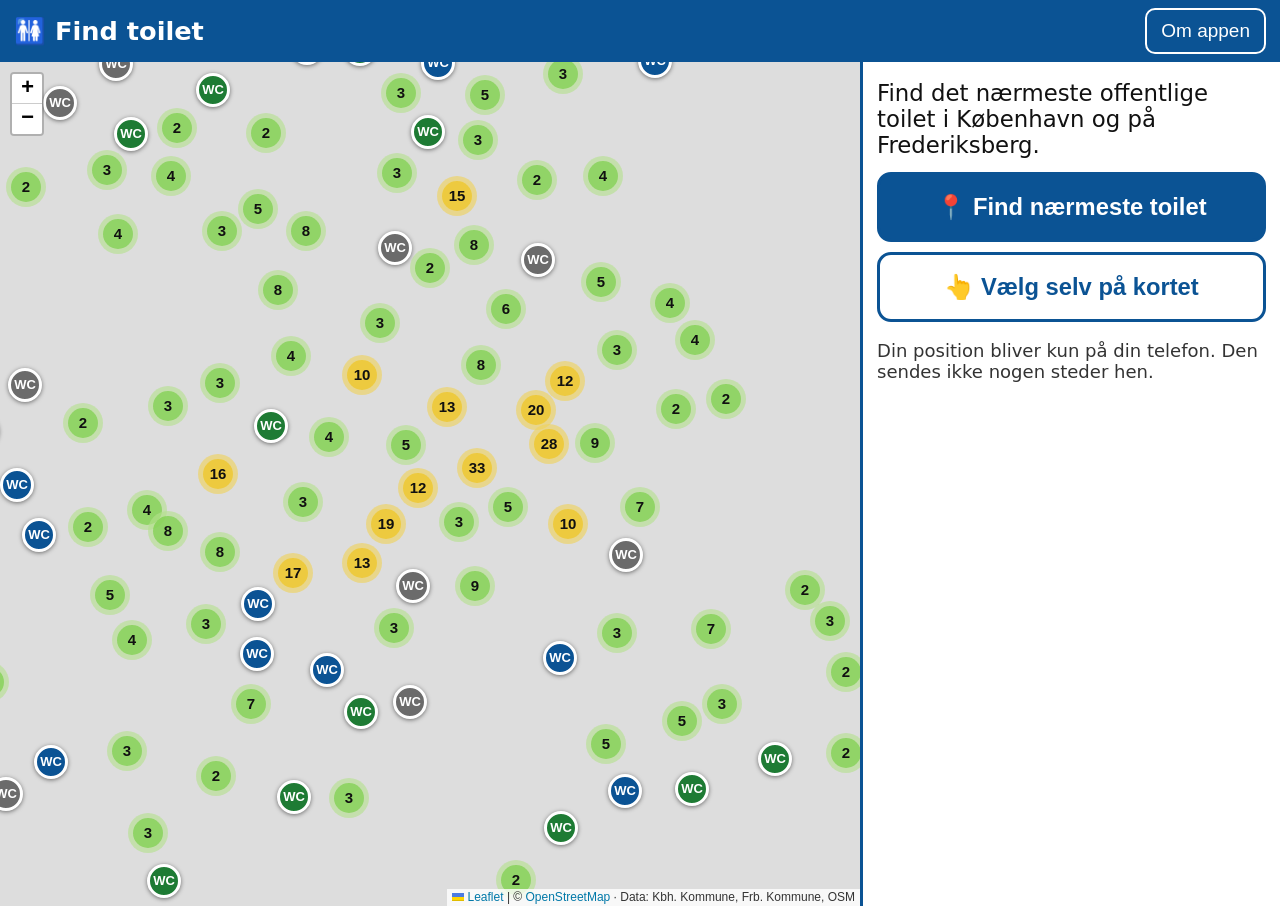
==== index.html @ 1d44a319 "Toiletkort København" ====
<!doctype html>
<html lang="da">
<head>
<meta charset="utf-8">
<meta name="viewport" content="width=device-width, initial-scale=1, viewport-fit=cover">
<title>Find toilet – København og Frederiksberg</title>
<meta name="description" content="Find det nærmeste offentlige toilet i København og på Frederiksberg.">
<meta name="theme-color" content="#0b5394">
<link rel="manifest" href="manifest.webmanifest">
<link rel="icon" href="icons/icon-192.png">
<link rel="apple-touch-icon" href="icons/icon-192.png">
<link rel="stylesheet" href="vendor/leaflet/leaflet.css">
<link rel="stylesheet" href="vendor/markercluster/MarkerCluster.css">
<link rel="stylesheet" href="vendor/markercluster/MarkerCluster.Default.css">
<link rel="stylesheet" href="style.css">
</head>
<body>
<header class="topbar">
  <h1>🚻 Find toilet</h1>
  <button id="btnInfo" class="btn-small" aria-label="Om appen">Om appen</button>
</header>

<main id="main">
  <div id="map" aria-label="Kort over toiletter"></div>
  <div id="mapHint" class="map-hint" hidden></div>

  <section id="panel" class="panel" aria-live="polite">
    <!-- Start -->
    <div id="viewStart" class="view">
      <p class="lead">Find det nærmeste offentlige toilet i København og på Frederiksberg.</p>
      <button id="btnFind" class="btn-big primary">📍 Find nærmeste toilet</button>
      <button id="btnTap" class="btn-big secondary">👆 Vælg selv på kortet</button>
      <p class="small">Din position bliver kun på din telefon. Den sendes ikke nogen steder hen.</p>
    </div>

    <!-- Nærmeste -->
    <div id="viewNear" class="view" hidden>
      <div id="gpsStatus" class="gps-status"></div>
      <div class="filters" role="group" aria-label="Vis kun">
        <button class="chip" data-filter="free" aria-pressed="false">Gratis</button>
        <button class="chip" data-filter="wheelchair" aria-pressed="false">♿ Handicap</button>
        <button class="chip" data-filter="changing" aria-pressed="false">👶 Puslebord</button>
        <button class="chip" data-filter="open" aria-pressed="false">🕒 Åbent nu</button>
      </div>
      <div id="nearestCard"></div>
      <h2 class="h-others" id="othersTitle">Andre muligheder</h2>
      <ol id="othersList" class="others"></ol>
    </div>

    <!-- Vis vej -->
    <div id="viewNav" class="view" hidden>
      <div class="nav-head">
        <div class="arrow-wrap"><div id="navArrow" class="arrow" aria-hidden="true">➤</div></div>
        <div>
          <div id="navDist" class="nav-dist">– m</div>
          <div id="navTime" class="nav-time"></div>
          <div id="navDir" class="nav-dir"></div>
        </div>
      </div>
      <div id="navName" class="nav-name"></div>
      <div id="navNote" class="small"></div>
      <button id="btnRoute" class="btn-big secondary">🗺️ Tegn ruten ad gaderne</button>
      <div class="row2">
        <a id="lnkGoogle" class="btn-big ext" target="_blank" rel="noopener">Google Maps</a>
        <a id="lnkApple" class="btn-big ext" target="_blank" rel="noopener">Apple Kort</a>
      </div>
      <button id="btnStop" class="btn-big ghost">✖ Stop vejvisning</button>
    </div>
  </section>
</main>

<dialog id="dlg">
  <div id="dlgBody"></div>
  <form method="dialog"><button class="btn-big primary" id="dlgOk">OK</button></form>
</dialog>

<script src="vendor/leaflet/leaflet.js"></script>
<script src="vendor/markercluster/leaflet.markercluster.js"></script>
<script src="hours.js"></script>
<script src="data/toiletter.js"></script>
<script src="app.js"></script>
</body>
</html>
---- vendor/leaflet/leaflet.css ----
/* required styles */

.leaflet-pane,
.leaflet-tile,
.leaflet-marker-icon,
.leaflet-marker-shadow,
.leaflet-tile-container,
.leaflet-pane > svg,
.leaflet-pane > canvas,
.leaflet-zoom-box,
.leaflet-image-layer,
.leaflet-layer {
	position: absolute;
	left: 0;
	top: 0;
	}
.leaflet-container {
	overflow: hidden;
	}
.leaflet-tile,
.leaflet-marker-icon,
.leaflet-marker-shadow {
	-webkit-user-select: none;
	   -moz-user-select: none;
	        user-select: none;
	  -webkit-user-drag: none;
	}
/* Prevents IE11 from highlighting tiles in blue */
.leaflet-tile::selection {
	background: transparent;
}
/* Safari renders non-retina tile on retina better with this, but Chrome is worse */
.leaflet-safari .leaflet-tile {
	image-rendering: -webkit-optimize-contrast;
	}
/* hack that prevents hw layers "stretching" when loading new tiles */
.leaflet-safari .leaflet-tile-container {
	width: 1600px;
	height: 1600px;
	-webkit-transform-origin: 0 0;
	}
.leaflet-marker-icon,
.leaflet-marker-shadow {
	display: block;
	}
/* .leaflet-container svg: reset svg max-width decleration shipped in Joomla! (joomla.org) 3.x */
/* .leaflet-container img: map is broken in FF if you have max-width: 100% on tiles */
.leaflet-container .leaflet-overlay-pane svg {
	max-width: none !important;
	max-height: none !important;
	}
.leaflet-container .leaflet-marker-pane img,
.leaflet-container .leaflet-shadow-pane img,
.leaflet-container .leaflet-tile-pane img,
.leaflet-container img.leaflet-image-layer,
.leaflet-container .leaflet-tile {
	max-width: none !important;
	max-height: none !important;
	width: auto;
	padding: 0;
	}

.leaflet-container img.leaflet-tile {
	/* See: https://bugs.chromium.org/p/chromium/issues/detail?id=600120 */
	mix-blend-mode: plus-lighter;
}

.leaflet-container.leaflet-touch-zoom {
	-ms-touch-action: pan-x pan-y;
	touch-action: pan-x pan-y;
	}
.leaflet-container.leaflet-touch-drag {
	-ms-touch-action: pinch-zoom;
	/* Fallback for FF which doesn't support pinch-zoom */
	touch-action: none;
	touch-action: pinch-zoom;
}
.leaflet-container.leaflet-touch-drag.leaflet-touch-zoom {
	-ms-touch-action: none;
	touch-action: none;
}
.leaflet-container {
	-webkit-tap-highlight-color: transparent;
}
.leaflet-container a {
	-webkit-tap-highlight-color: rgba(51, 181, 229, 0.4);
}
.leaflet-tile {
	filter: inherit;
	visibility: hidden;
	}
.leaflet-tile-loaded {
	visibility: inherit;
	}
.leaflet-zoom-box {
	width: 0;
	height: 0;
	-moz-box-sizing: border-box;
	     box-sizing: border-box;
	z-index: 800;
	}
/* workaround for https://bugzilla.mozilla.org/show_bug.cgi?id=888319 */
.leaflet-overlay-pane svg {
	-moz-user-select: none;
	}

.leaflet-pane         { z-index: 400; }

.leaflet-tile-pane    { z-index: 200; }
.leaflet-overlay-pane { z-index: 400; }
.leaflet-shadow-pane  { z-index: 500; }
.leaflet-marker-pane  { z-index: 600; }
.leaflet-tooltip-pane   { z-index: 650; }
.leaflet-popup-pane   { z-index: 700; }

.leaflet-map-pane canvas { z-index: 100; }
.leaflet-map-pane svg    { z-index: 200; }

.leaflet-vml-shape {
	width: 1px;
	height: 1px;
	}
.lvml {
	behavior: url(#default#VML);
	display: inline-block;
	position: absolute;
	}


/* control positioning */

.leaflet-control {
	position: relative;
	z-index: 800;
	pointer-events: visiblePainted; /* IE 9-10 doesn't have auto */
	pointer-events: auto;
	}
.leaflet-top,
.leaflet-bottom {
	position: absolute;
	z-index: 1000;
	pointer-events: none;
	}
.leaflet-top {
	top: 0;
	}
.leaflet-right {
	right: 0;
	}
.leaflet-bottom {
	bottom: 0;
	}
.leaflet-left {
	left: 0;
	}
.leaflet-control {
	float: left;
	clear: both;
	}
.leaflet-right .leaflet-control {
	float: right;
	}
.leaflet-top .leaflet-control {
	margin-top: 10px;
	}
.leaflet-bottom .leaflet-control {
	margin-bottom: 10px;
	}
.leaflet-left .leaflet-control {
	margin-left: 10px;
	}
.leaflet-right .leaflet-control {
	margin-right: 10px;
	}


/* zoom and fade animations */

.leaflet-fade-anim .leaflet-popup {
	opacity: 0;
	-webkit-transition: opacity 0.2s linear;
	   -moz-transition: opacity 0.2s linear;
	        transition: opacity 0.2s linear;
	}
.leaflet-fade-anim .leaflet-map-pane .leaflet-popup {
	opacity: 1;
	}
.leaflet-zoom-animated {
	-webkit-transform-origin: 0 0;
	    -ms-transform-origin: 0 0;
	        transform-origin: 0 0;
	}
svg.leaflet-zoom-animated {
	will-change: transform;
}

.leaflet-zoom-anim .leaflet-zoom-animated {
	-webkit-transition: -webkit-transform 0.25s cubic-bezier(0,0,0.25,1);
	   -moz-transition:    -moz-transform 0.25s cubic-bezier(0,0,0.25,1);
	        transition:         transform 0.25s cubic-bezier(0,0,0.25,1);
	}
.leaflet-zoom-anim .leaflet-tile,
.leaflet-pan-anim .leaflet-tile {
	-webkit-transition: none;
	   -moz-transition: none;
	        transition: none;
	}

.leaflet-zoom-anim .leaflet-zoom-hide {
	visibility: hidden;
	}


/* cursors */

.leaflet-interactive {
	cursor: pointer;
	}
.leaflet-grab {
	cursor: -webkit-grab;
	cursor:    -moz-grab;
	cursor:         grab;
	}
.leaflet-crosshair,
.leaflet-crosshair .leaflet-interactive {
	cursor: crosshair;
	}
.leaflet-popup-pane,
.leaflet-control {
	cursor: auto;
	}
.leaflet-dragging .leaflet-grab,
.leaflet-dragging .leaflet-grab .leaflet-interactive,
.leaflet-dragging .leaflet-marker-draggable {
	cursor: move;
	cursor: -webkit-grabbing;
	cursor:    -moz-grabbing;
	cursor:         grabbing;
	}

/* marker & overlays interactivity */
.leaflet-marker-icon,
.leaflet-marker-shadow,
.leaflet-image-layer,
.leaflet-pane > svg path,
.leaflet-tile-container {
	pointer-events: none;
	}

.leaflet-marker-icon.leaflet-interactive,
.leaflet-image-layer.leaflet-interactive,
.leaflet-pane > svg path.leaflet-interactive,
svg.leaflet-image-layer.leaflet-interactive path {
	pointer-events: visiblePainted; /* IE 9-10 doesn't have auto */
	pointer-events: auto;
	}

/* visual tweaks */

.leaflet-container {
	background: #ddd;
	outline-offset: 1px;
	}
.leaflet-container a {
	color: #0078A8;
	}
.leaflet-zoom-box {
	border: 2px dotted #38f;
	background: rgba(255,255,255,0.5);
	}


/* general typography */
.leaflet-container {
	font-family: "Helvetica Neue", Arial, Helvetica, sans-serif;
	font-size: 12px;
	font-size: 0.75rem;
	line-height: 1.5;
	}


/* general toolbar styles */

.leaflet-bar {
	box-shadow: 0 1px 5px rgba(0,0,0,0.65);
	border-radius: 4px;
	}
.leaflet-bar a {
	background-color: #fff;
	border-bottom: 1px solid #ccc;
	width: 26px;
	height: 26px;
	line-height: 26px;
	display: block;
	text-align: center;
	text-decoration: none;
	color: black;
	}
.leaflet-bar a,
.leaflet-control-layers-toggle {
	background-position: 50% 50%;
	background-repeat: no-repeat;
	display: block;
	}
.leaflet-bar a:hover,
.leaflet-bar a:focus {
	background-color: #f4f4f4;
	}
.leaflet-bar a:first-child {
	border-top-left-radius: 4px;
	border-top-right-radius: 4px;
	}
.leaflet-bar a:last-child {
	border-bottom-left-radius: 4px;
	border-bottom-right-radius: 4px;
	border-bottom: none;
	}
.leaflet-bar a.leaflet-disabled {
	cursor: default;
	background-color: #f4f4f4;
	color: #bbb;
	}

.leaflet-touch .leaflet-bar a {
	width: 30px;
	height: 30px;
	line-height: 30px;
	}
.leaflet-touch .leaflet-bar a:first-child {
	border-top-left-radius: 2px;
	border-top-right-radius: 2px;
	}
.leaflet-touch .leaflet-bar a:last-child {
	border-bottom-left-radius: 2px;
	border-bottom-right-radius: 2px;
	}

/* zoom control */

.leaflet-control-zoom-in,
.leaflet-control-zoom-out {
	font: bold 18px 'Lucida Console', Monaco, monospace;
	text-indent: 1px;
	}

.leaflet-touch .leaflet-control-zoom-in, .leaflet-touch .leaflet-control-zoom-out  {
	font-size: 22px;
	}


/* layers control */

.leaflet-control-layers {
	box-shadow: 0 1px 5px rgba(0,0,0,0.4);
	background: #fff;
	border-radius: 5px;
	}
.leaflet-control-layers-toggle {
	background-image: url(images/layers.png);
	width: 36px;
	height: 36px;
	}
.leaflet-retina .leaflet-control-layers-toggle {
	background-image: url(images/layers-2x.png);
	background-size: 26px 26px;
	}
.leaflet-touch .leaflet-control-layers-toggle {
	width: 44px;
	height: 44px;
	}
.leaflet-control-layers .leaflet-control-layers-list,
.leaflet-control-layers-expanded .leaflet-control-layers-toggle {
	display: none;
	}
.leaflet-control-layers-expanded .leaflet-control-layers-list {
	display: block;
	position: relative;
	}
.leaflet-control-layers-expanded {
	padding: 6px 10px 6px 6px;
	color: #333;
	background: #fff;
	}
.leaflet-control-layers-scrollbar {
	overflow-y: scroll;
	overflow-x: hidden;
	padding-right: 5px;
	}
.leaflet-control-layers-selector {
	margin-top: 2px;
	position: relative;
	top: 1px;
	}
.leaflet-control-layers label {
	display: block;
	font-size: 13px;
	font-size: 1.08333em;
	}
.leaflet-control-layers-separator {
	height: 0;
	border-top: 1px solid #ddd;
	margin: 5px -10px 5px -6px;
	}

/* Default icon URLs */
.leaflet-default-icon-path { /* used only in path-guessing heuristic, see L.Icon.Default */
	background-image: url(images/marker-icon.png);
	}


/* attribution and scale controls */

.leaflet-container .leaflet-control-attribution {
	background: #fff;
	background: rgba(255, 255, 255, 0.8);
	margin: 0;
	}
.leaflet-control-attribution,
.leaflet-control-scale-line {
	padding: 0 5px;
	color: #333;
	line-height: 1.4;
	}
.leaflet-control-attribution a {
	text-decoration: none;
	}
.leaflet-control-attribution a:hover,
.leaflet-control-attribution a:focus {
	text-decoration: underline;
	}
.leaflet-attribution-flag {
	display: inline !important;
	vertical-align: baseline !important;
	width: 1em;
	height: 0.6669em;
	}
.leaflet-left .leaflet-control-scale {
	margin-left: 5px;
	}
.leaflet-bottom .leaflet-control-scale {
	margin-bottom: 5px;
	}
.leaflet-control-scale-line {
	border: 2px solid #777;
	border-top: none;
	line-height: 1.1;
	padding: 2px 5px 1px;
	white-space: nowrap;
	-moz-box-sizing: border-box;
	     box-sizing: border-box;
	background: rgba(255, 255, 255, 0.8);
	text-shadow: 1px 1px #fff;
	}
.leaflet-control-scale-line:not(:first-child) {
	border-top: 2px solid #777;
	border-bottom: none;
	margin-top: -2px;
	}
.leaflet-control-scale-line:not(:first-child):not(:last-child) {
	border-bottom: 2px solid #777;
	}

.leaflet-touch .leaflet-control-attribution,
.leaflet-touch .leaflet-control-layers,
.leaflet-touch .leaflet-bar {
	box-shadow: none;
	}
.leaflet-touch .leaflet-control-layers,
.leaflet-touch .leaflet-bar {
	border: 2px solid rgba(0,0,0,0.2);
	background-clip: padding-box;
	}


/* popup */

.leaflet-popup {
	position: absolute;
	text-align: center;
	margin-bottom: 20px;
	}
.leaflet-popup-content-wrapper {
	padding: 1px;
	text-align: left;
	border-radius: 12px;
	}
.leaflet-popup-content {
	margin: 13px 24px 13px 20px;
	line-height: 1.3;
	font-size: 13px;
	font-size: 1.08333em;
	min-height: 1px;
	}
.leaflet-popup-content p {
	margin: 17px 0;
	margin: 1.3em 0;
	}
.leaflet-popup-tip-container {
	width: 40px;
	height: 20px;
	position: absolute;
	left: 50%;
	margin-top: -1px;
	margin-left: -20px;
	overflow: hidden;
	pointer-events: none;
	}
.leaflet-popup-tip {
	width: 17px;
	height: 17px;
	padding: 1px;

	margin: -10px auto 0;
	pointer-events: auto;

	-webkit-transform: rotate(45deg);
	   -moz-transform: rotate(45deg);
	    -ms-transform: rotate(45deg);
	        transform: rotate(45deg);
	}
.leaflet-popup-content-wrapper,
.leaflet-popup-tip {
	background: white;
	color: #333;
	box-shadow: 0 3px 14px rgba(0,0,0,0.4);
	}
.leaflet-container a.leaflet-popup-close-button {
	position: absolute;
	top: 0;
	right: 0;
	border: none;
	text-align: center;
	width: 24px;
	height: 24px;
	font: 16px/24px Tahoma, Verdana, sans-serif;
	color: #757575;
	text-decoration: none;
	background: transparent;
	}
.leaflet-container a.leaflet-popup-close-button:hover,
.leaflet-container a.leaflet-popup-close-button:focus {
	color: #585858;
	}
.leaflet-popup-scrolled {
	overflow: auto;
	}

.leaflet-oldie .leaflet-popup-content-wrapper {
	-ms-zoom: 1;
	}
.leaflet-oldie .leaflet-popup-tip {
	width: 24px;
	margin: 0 auto;

	-ms-filter: "progid:DXImageTransform.Microsoft.Matrix(M11=0.70710678, M12=0.70710678, M21=-0.70710678, M22=0.70710678)";
	filter: progid:DXImageTransform.Microsoft.Matrix(M11=0.70710678, M12=0.70710678, M21=-0.70710678, M22=0.70710678);
	}

.leaflet-oldie .leaflet-control-zoom,
.leaflet-oldie .leaflet-control-layers,
.leaflet-oldie .leaflet-popup-content-wrapper,
.leaflet-oldie .leaflet-popup-tip {
	border: 1px solid #999;
	}


/* div icon */

.leaflet-div-icon {
	background: #fff;
	border: 1px solid #666;
	}


/* Tooltip */
/* Base styles for the element that has a tooltip */
.leaflet-tooltip {
	position: absolute;
	padding: 6px;
	background-color: #fff;
	border: 1px solid #fff;
	border-radius: 3px;
	color: #222;
	white-space: nowrap;
	-webkit-user-select: none;
	-moz-user-select: none;
	-ms-user-select: none;
	user-select: none;
	pointer-events: none;
	box-shadow: 0 1px 3px rgba(0,0,0,0.4);
	}
.leaflet-tooltip.leaflet-interactive {
	cursor: pointer;
	pointer-events: auto;
	}
.leaflet-tooltip-top:before,
.leaflet-tooltip-bottom:before,
.leaflet-tooltip-left:before,
.leaflet-tooltip-right:before {
	position: absolute;
	pointer-events: none;
	border: 6px solid transparent;
	background: transparent;
	content: "";
	}

/* Directions */

.leaflet-tooltip-bottom {
	margin-top: 6px;
}
.leaflet-tooltip-top {
	margin-top: -6px;
}
.leaflet-tooltip-bottom:before,
.leaflet-tooltip-top:before {
	left: 50%;
	margin-left: -6px;
	}
.leaflet-tooltip-top:before {
	bottom: 0;
	margin-bottom: -12px;
	border-top-color: #fff;
	}
.leaflet-tooltip-bottom:before {
	top: 0;
	margin-top: -12px;
	margin-left: -6px;
	border-bottom-color: #fff;
	}
.leaflet-tooltip-left {
	margin-left: -6px;
}
.leaflet-tooltip-right {
	margin-left: 6px;
}
.leaflet-tooltip-left:before,
.leaflet-tooltip-right:before {
	top: 50%;
	margin-top: -6px;
	}
.leaflet-tooltip-left:before {
	right: 0;
	margin-right: -12px;
	border-left-color: #fff;
	}
.leaflet-tooltip-right:before {
	left: 0;
	margin-left: -12px;
	border-right-color: #fff;
	}

/* Printing */

@media print {
	/* Prevent printers from removing background-images of controls. */
	.leaflet-control {
		-webkit-print-color-adjust: exact;
		print-color-adjust: exact;
		}
	}
---- vendor/markercluster/MarkerCluster.css ----
.leaflet-cluster-anim .leaflet-marker-icon, .leaflet-cluster-anim .leaflet-marker-shadow {
	-webkit-transition: -webkit-transform 0.3s ease-out, opacity 0.3s ease-in;
	-moz-transition: -moz-transform 0.3s ease-out, opacity 0.3s ease-in;
	-o-transition: -o-transform 0.3s ease-out, opacity 0.3s ease-in;
	transition: transform 0.3s ease-out, opacity 0.3s ease-in;
}

.leaflet-cluster-spider-leg {
	/* stroke-dashoffset (duration and function) should match with leaflet-marker-icon transform in order to track it exactly */
	-webkit-transition: -webkit-stroke-dashoffset 0.3s ease-out, -webkit-stroke-opacity 0.3s ease-in;
	-moz-transition: -moz-stroke-dashoffset 0.3s ease-out, -moz-stroke-opacity 0.3s ease-in;
	-o-transition: -o-stroke-dashoffset 0.3s ease-out, -o-stroke-opacity 0.3s ease-in;
	transition: stroke-dashoffset 0.3s ease-out, stroke-opacity 0.3s ease-in;
}
---- vendor/markercluster/MarkerCluster.Default.css ----
.marker-cluster-small {
	background-color: rgba(181, 226, 140, 0.6);
	}
.marker-cluster-small div {
	background-color: rgba(110, 204, 57, 0.6);
	}

.marker-cluster-medium {
	background-color: rgba(241, 211, 87, 0.6);
	}
.marker-cluster-medium div {
	background-color: rgba(240, 194, 12, 0.6);
	}

.marker-cluster-large {
	background-color: rgba(253, 156, 115, 0.6);
	}
.marker-cluster-large div {
	background-color: rgba(241, 128, 23, 0.6);
	}

	/* IE 6-8 fallback colors */
.leaflet-oldie .marker-cluster-small {
	background-color: rgb(181, 226, 140);
	}
.leaflet-oldie .marker-cluster-small div {
	background-color: rgb(110, 204, 57);
	}

.leaflet-oldie .marker-cluster-medium {
	background-color: rgb(241, 211, 87);
	}
.leaflet-oldie .marker-cluster-medium div {
	background-color: rgb(240, 194, 12);
	}

.leaflet-oldie .marker-cluster-large {
	background-color: rgb(253, 156, 115);
	}
.leaflet-oldie .marker-cluster-large div {
	background-color: rgb(241, 128, 23);
}

.marker-cluster {
	background-clip: padding-box;
	border-radius: 20px;
	}
.marker-cluster div {
	width: 30px;
	height: 30px;
	margin-left: 5px;
	margin-top: 5px;

	text-align: center;
	border-radius: 15px;
	font: 12px "Helvetica Neue", Arial, Helvetica, sans-serif;
	}
.marker-cluster span {
	line-height: 30px;
	}
---- style.css ----
:root{--blue:#0b5394;--green:#1e7b34;--grey:#6b6b6b;--bg:#fff;--fg:#111;--line:#d0d7de;font-size:19px}
[hidden]{display:none!important}
*{box-sizing:border-box}
html,body{margin:0;height:100%;font-family:system-ui,-apple-system,"Segoe UI",Roboto,sans-serif;color:var(--fg);background:var(--bg)}
.topbar{display:flex;align-items:center;justify-content:space-between;padding:8px 14px;background:var(--blue);color:#fff;padding-top:max(8px,env(safe-area-inset-top))}
.topbar h1{font-size:1.35rem;margin:0}
.btn-small{font-size:1rem;padding:10px 14px;border-radius:10px;border:2px solid #fff;background:transparent;color:#fff}
main{display:flex;flex-direction:column;height:calc(100% - 56px)}
#map{flex:0 0 42%;min-height:220px}
.panel{flex:1;overflow-y:auto;padding:14px 14px max(18px,env(safe-area-inset-bottom));border-top:3px solid var(--blue)}
.lead{font-size:1.2rem;margin:4px 0 14px}
.small{font-size:.95rem;color:#333}
.btn-big{display:block;width:100%;font-size:1.25rem;font-weight:700;padding:18px;margin:10px 0;border-radius:14px;border:3px solid var(--blue);text-align:center;text-decoration:none;cursor:pointer;min-height:64px}
.primary{background:var(--blue);color:#fff}
.secondary{background:#fff;color:var(--blue)}
.ghost{background:#f3f3f3;color:#222;border-color:#999}
.ext{background:#fff;color:#111;border-color:#444;font-size:1.1rem}
.row2{display:flex;gap:10px}.row2 .btn-big{flex:1}
.filters{display:flex;flex-wrap:wrap;gap:8px;margin:6px 0 12px}
.chip{font-size:1.05rem;padding:12px 14px;border-radius:30px;border:2px solid var(--blue);background:#fff;color:var(--blue);min-height:48px}
.chip[aria-pressed="true"]{background:var(--blue);color:#fff}
.gps-status{font-size:.95rem;color:#333;margin-bottom:4px}
.card{border:3px solid var(--green);border-radius:16px;padding:14px;background:#f2faf3}
.card .label{font-size:1rem;font-weight:700;color:var(--green);text-transform:uppercase;letter-spacing:.03em}
.card .name{font-size:1.4rem;font-weight:800;margin:4px 0}
.card .dist{font-size:1.3rem;font-weight:700}
.badges{display:flex;flex-wrap:wrap;gap:6px;margin:8px 0}
.badge{font-size:.95rem;padding:4px 10px;border-radius:8px;background:#e8eef5;color:#123}
.badge.open{background:#d7f0dc;color:#0d4d1d}.badge.closed{background:#f6dcdc;color:#7a1010}.badge.unknown{background:#eee;color:#444}
.h-others{font-size:1.15rem;margin:18px 0 6px}
.others{list-style:none;padding:0;margin:0}
.others li button{width:100%;text-align:left;font-size:1.1rem;padding:14px;margin:6px 0;border-radius:12px;border:2px solid var(--line);background:#fff;color:#111;min-height:60px}
.others .o-name{font-weight:700;display:block}
.others .o-meta{color:#333;font-size:1rem}
.empty{font-size:1.1rem;padding:12px;background:#fff6dc;border-radius:12px}
.map-hint{position:absolute;top:66px;left:10px;right:10px;z-index:1000;background:#fff6dc;border:2px solid #b78a00;border-radius:12px;padding:12px;font-size:1.1rem;font-weight:700;text-align:center}
.nav-head{display:flex;gap:16px;align-items:center}
.arrow-wrap{width:110px;height:110px;border-radius:50%;background:var(--blue);display:flex;align-items:center;justify-content:center;flex:0 0 110px}
.arrow{font-size:64px;color:#fff;transform:rotate(-90deg);transition:transform .4s;line-height:1}
.nav-dist{font-size:2.2rem;font-weight:800}
.nav-time{font-size:1.25rem;font-weight:700}
.nav-dir{font-size:1.05rem}
.nav-name{font-size:1.2rem;font-weight:700;margin:10px 0 2px}
.arrived{font-size:1.6rem;font-weight:800;color:var(--green)}
/* Markører */
.wc-icon{background:var(--blue);color:#fff;border:3px solid #fff;border-radius:50%;width:34px!important;height:34px!important;display:flex!important;align-items:center;justify-content:center;font-weight:800;font-size:13px;box-shadow:0 1px 4px rgba(0,0,0,.5)}
.wc-icon.open{background:var(--green)}.wc-icon.closed{background:var(--grey)}
.wc-icon.sel{outline:4px solid #ffb300;transform:scale(1.25)}
.me-dot{width:22px!important;height:22px!important;border-radius:50%;background:#1a73e8;border:4px solid #fff;box-shadow:0 0 0 2px #1a73e8}
.leaflet-popup-content{font-size:1rem;min-width:210px}
.leaflet-popup-content h3{margin:0 0 4px;font-size:1.15rem}
.leaflet-popup-content .btn-big{font-size:1.05rem;padding:12px;min-height:48px;margin:6px 0}
.leaflet-control-attribution{font-size:12px}
dialog{max-width:560px;width:calc(100% - 24px);border:none;border-radius:16px;padding:18px;font-size:1.05rem}
dialog::backdrop{background:rgba(0,0,0,.45)}
dialog h2{margin-top:0}
.marker-cluster div{font-size:15px;font-weight:800}
@media (min-width:900px){main{flex-direction:row}#map{flex:1 1 60%;height:100%}.panel{flex:0 0 420px;border-top:none;border-left:3px solid var(--blue)}}
.open-alt{text-align:left;border-color:var(--green);color:#0d4d1d;font-size:1.1rem}
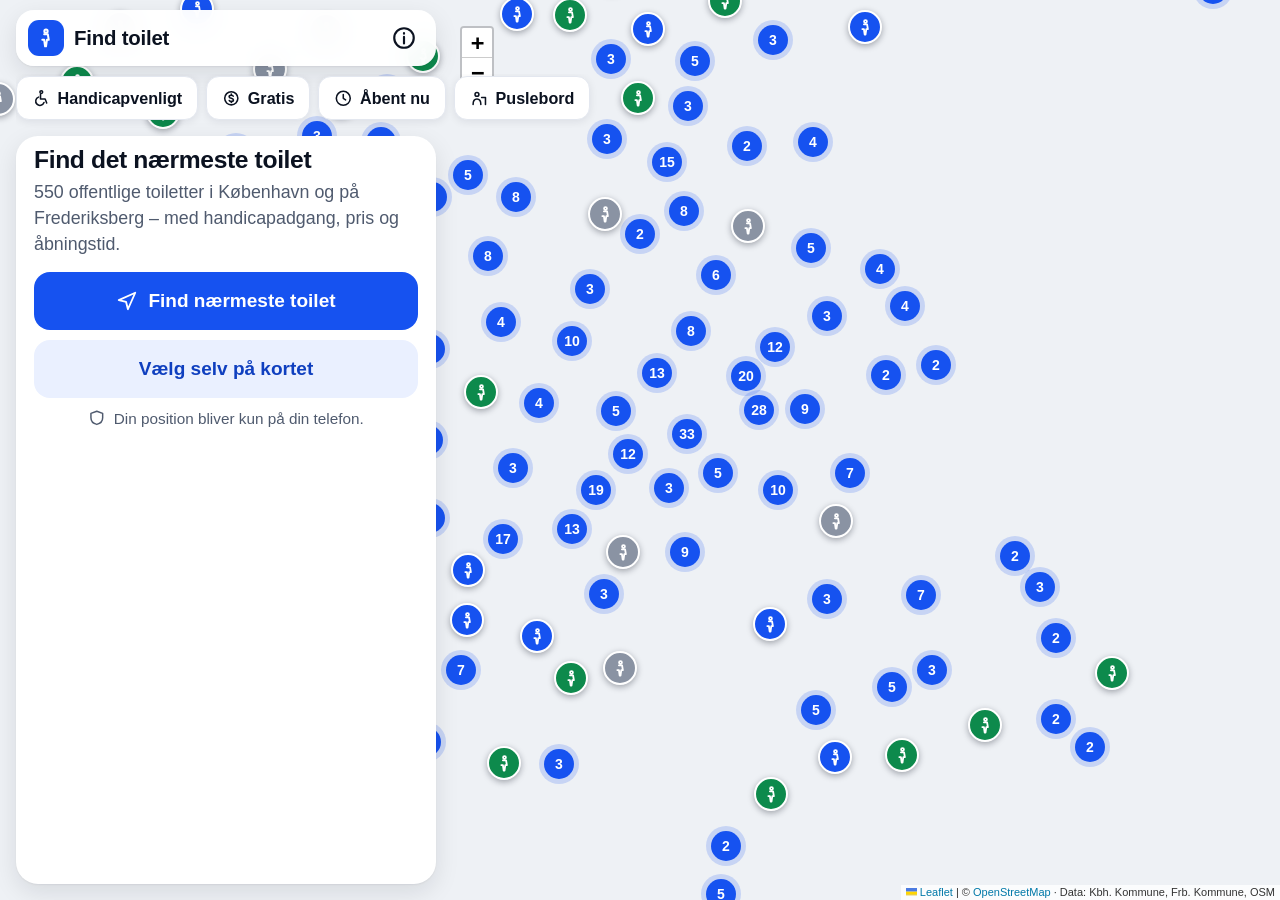
==== commit 4880fe58: "v3 Klar vej: nyt design, handicap/pris/puslebord-mærker og filtre, bedømmelser og billeder klar (slå" ====
--- a/index.html
+++ b/index.html
@@ -5,7 +5,7 @@
 <meta name="viewport" content="width=device-width, initial-scale=1, viewport-fit=cover">
 <title>Find toilet – København og Frederiksberg</title>
 <meta name="description" content="Find det nærmeste offentlige toilet i København og på Frederiksberg.">
-<meta name="theme-color" content="#0b5394">
+<meta name="theme-color" content="#ffffff">
 <link rel="manifest" href="manifest.webmanifest">
 <link rel="icon" href="icons/icon-192.png">
 <link rel="apple-touch-icon" href="icons/icon-192.png">
@@ -15,56 +15,59 @@
 <link rel="stylesheet" href="style.css">
 </head>
 <body>
-<header class="topbar">
-  <h1>🚻 Find toilet</h1>
-  <button id="btnInfo" class="btn-small" aria-label="Om appen">Om appen</button>
-</header>
-
 <main id="main">
   <div id="map" aria-label="Kort over toiletter"></div>
-  <div id="mapHint" class="map-hint" hidden></div>
+
+  <header class="topbar">
+    <div class="brand"><span class="logo" aria-hidden="true"><svg viewBox="0 0 24 24"><circle cx="12" cy="4.5" r="1.8"/><path d="M10 8h4l1 6h-2l-1 7M11 21l-1-7h-2"/></svg></span><h1>Find toilet</h1></div>
+    <button id="btnInfo" class="icon-btn" aria-label="Om appen"><svg viewBox="0 0 24 24" aria-hidden="true"><circle cx="12" cy="12" r="9"/><path d="M12 11v6M12 7.5v.5"/></svg></button>
+  </header>
+  <div class="filters" role="group" aria-label="Vis kun">
+    <button class="chip" data-filter="wheelchair" aria-pressed="false"><svg viewBox="0 0 24 24" aria-hidden="true"><circle cx="12" cy="4" r="1.8"/><path d="M11 7v6h6l2 5"/><path d="M8.5 10.5a5.5 5.5 0 1 0 7 7"/></svg>Handicapvenligt</button>
+    <button class="chip" data-filter="free" aria-pressed="false"><svg viewBox="0 0 24 24" aria-hidden="true"><circle cx="12" cy="12" r="8.5"/><path d="M14.5 9.2a3 3 0 0 0-2.5-1.2c-1.7 0-2.8.9-2.8 2s1 1.6 2.8 2 2.8 1 2.8 2.1-1.2 2-2.8 2a3 3 0 0 1-2.6-1.3M12 6.5v1.5M12 16v1.5"/></svg>Gratis</button>
+    <button class="chip" data-filter="open" aria-pressed="false"><svg viewBox="0 0 24 24" aria-hidden="true"><circle cx="12" cy="12" r="9"/><path d="M12 7v5l3 2"/></svg>Åbent nu</button>
+    <button class="chip" data-filter="changing" aria-pressed="false"><svg viewBox="0 0 24 24" aria-hidden="true"><circle cx="9" cy="7" r="2.5"/><path d="M4 20c0-4 2-7 5-7s5 3 5 7M15 11h5v9"/></svg>Puslebord</button>
+  </div>
+  <div id="mapHint" class="map-hint" role="status" hidden></div>
+  <button id="btnLocate" class="fab" aria-label="Find min position" hidden><svg viewBox="0 0 24 24" aria-hidden="true"><path d="M3 11 21 3l-8 18-2-8z"/></svg></button>
 
   <section id="panel" class="panel" aria-live="polite">
+    <div class="grab" aria-hidden="true"></div>
     <!-- Start -->
     <div id="viewStart" class="view">
-      <p class="lead">Find det nærmeste offentlige toilet i København og på Frederiksberg.</p>
-      <button id="btnFind" class="btn-big primary">📍 Find nærmeste toilet</button>
-      <button id="btnTap" class="btn-big secondary">👆 Vælg selv på kortet</button>
-      <p class="small">Din position bliver kun på din telefon. Den sendes ikke nogen steder hen.</p>
+      <h2 class="h">Find det nærmeste toilet</h2>
+      <p class="lead">550 offentlige toiletter i København og på Frederiksberg – med handicapadgang, pris og åbningstid.</p>
+      <button id="btnFind" class="btn-big primary"><svg viewBox="0 0 24 24" aria-hidden="true"><path d="M3 11 21 3l-8 18-2-8z"/></svg>Find nærmeste toilet</button>
+      <button id="btnTap" class="btn-big secondary">Vælg selv på kortet</button>
+      <p class="small privacy"><svg viewBox="0 0 24 24" aria-hidden="true"><path d="M12 3 4 6v6c0 5 3.5 8 8 9 4.5-1 8-4 8-9V6z"/></svg>Din position bliver kun på din telefon.</p>
     </div>
 
     <!-- Nærmeste -->
     <div id="viewNear" class="view" hidden>
       <div id="gpsStatus" class="gps-status"></div>
-      <div class="filters" role="group" aria-label="Vis kun">
-        <button class="chip" data-filter="free" aria-pressed="false">Gratis</button>
-        <button class="chip" data-filter="wheelchair" aria-pressed="false">♿ Handicap</button>
-        <button class="chip" data-filter="changing" aria-pressed="false">👶 Puslebord</button>
-        <button class="chip" data-filter="open" aria-pressed="false">🕒 Åbent nu</button>
-      </div>
       <div id="nearestCard"></div>
-      <h2 class="h-others" id="othersTitle">Andre muligheder</h2>
+      <h2 class="h-others" id="othersTitle">Andre i nærheden</h2>
       <ol id="othersList" class="others"></ol>
     </div>
 
     <!-- Vis vej -->
     <div id="viewNav" class="view" hidden>
       <div class="nav-head">
-        <div class="arrow-wrap"><div id="navArrow" class="arrow" aria-hidden="true">➤</div></div>
+        <div class="arrow-wrap"><div id="navArrow" class="arrow" aria-hidden="true"><svg viewBox="0 0 24 24"><path d="M4 12h14M12 6l6 6-6 6"/></svg></div></div>
         <div>
           <div id="navDist" class="nav-dist">– m</div>
           <div id="navTime" class="nav-time"></div>
-          <div id="navDir" class="nav-dir"></div>
         </div>
       </div>
+      <div id="navDir" class="nav-dir"></div>
       <div id="navName" class="nav-name"></div>
       <div id="navNote" class="small"></div>
-      <button id="btnRoute" class="btn-big secondary">🗺️ Tegn ruten ad gaderne</button>
+      <button id="btnRoute" class="btn-big secondary">Tegn ruten ad gaderne</button>
       <div class="row2">
         <a id="lnkGoogle" class="btn-big ext" target="_blank" rel="noopener">Google Maps</a>
         <a id="lnkApple" class="btn-big ext" target="_blank" rel="noopener">Apple Kort</a>
       </div>
-      <button id="btnStop" class="btn-big ghost">✖ Stop vejvisning</button>
+      <button id="btnStop" class="btn-big ghost">Afslut vejvisning</button>
     </div>
   </section>
 </main>
@@ -78,6 +81,8 @@
 <script src="vendor/markercluster/leaflet.markercluster.js"></script>
 <script src="hours.js"></script>
 <script src="data/toiletter.js"></script>
+<script src="config.js"></script>
+<script src="reviews.js"></script>
 <script src="app.js"></script>
 </body>
 </html>
--- a/style.css
+++ b/style.css
@@ -1,59 +1,138 @@
-:root{--blue:#0b5394;--green:#1e7b34;--grey:#6b6b6b;--bg:#fff;--fg:#111;--line:#d0d7de;font-size:19px}
+/* Klar vej – hvid, luftig, ét tydeligt blåt valg ad gangen */
+:root{--pri:#1652f0;--pri-d:#0f3fbf;--pri-soft:#eaf0ff;--ink:#0b1220;--muted:#4f5a6e;--line:#e3e7ef;--bg:#fff;--soft:#f4f6fa;
+  --ok:#0d8a4c;--ok-soft:#e3f6ec;--warn:#8a5a00;--warn-soft:#fff4dc;--no:#6b7280;--no-soft:#f1f2f5;--r:18px;
+  --sh:0 1px 2px rgba(11,18,32,.06),0 8px 24px rgba(11,18,32,.10);font-size:17px}
 [hidden]{display:none!important}
 *{box-sizing:border-box}
-html,body{margin:0;height:100%;font-family:system-ui,-apple-system,"Segoe UI",Roboto,sans-serif;color:var(--fg);background:var(--bg)}
-.topbar{display:flex;align-items:center;justify-content:space-between;padding:8px 14px;background:var(--blue);color:#fff;padding-top:max(8px,env(safe-area-inset-top))}
-.topbar h1{font-size:1.35rem;margin:0}
-.btn-small{font-size:1rem;padding:10px 14px;border-radius:10px;border:2px solid #fff;background:transparent;color:#fff}
-main{display:flex;flex-direction:column;height:calc(100% - 56px)}
-#map{flex:0 0 42%;min-height:220px}
-.panel{flex:1;overflow-y:auto;padding:14px 14px max(18px,env(safe-area-inset-bottom));border-top:3px solid var(--blue)}
-.lead{font-size:1.2rem;margin:4px 0 14px}
-.small{font-size:.95rem;color:#333}
-.btn-big{display:block;width:100%;font-size:1.25rem;font-weight:700;padding:18px;margin:10px 0;border-radius:14px;border:3px solid var(--blue);text-align:center;text-decoration:none;cursor:pointer;min-height:64px}
-.primary{background:var(--blue);color:#fff}
-.secondary{background:#fff;color:var(--blue)}
-.ghost{background:#f3f3f3;color:#222;border-color:#999}
-.ext{background:#fff;color:#111;border-color:#444;font-size:1.1rem}
-.row2{display:flex;gap:10px}.row2 .btn-big{flex:1}
-.filters{display:flex;flex-wrap:wrap;gap:8px;margin:6px 0 12px}
-.chip{font-size:1.05rem;padding:12px 14px;border-radius:30px;border:2px solid var(--blue);background:#fff;color:var(--blue);min-height:48px}
-.chip[aria-pressed="true"]{background:var(--blue);color:#fff}
-.gps-status{font-size:.95rem;color:#333;margin-bottom:4px}
-.card{border:3px solid var(--green);border-radius:16px;padding:14px;background:#f2faf3}
-.card .label{font-size:1rem;font-weight:700;color:var(--green);text-transform:uppercase;letter-spacing:.03em}
-.card .name{font-size:1.4rem;font-weight:800;margin:4px 0}
-.card .dist{font-size:1.3rem;font-weight:700}
-.badges{display:flex;flex-wrap:wrap;gap:6px;margin:8px 0}
-.badge{font-size:.95rem;padding:4px 10px;border-radius:8px;background:#e8eef5;color:#123}
-.badge.open{background:#d7f0dc;color:#0d4d1d}.badge.closed{background:#f6dcdc;color:#7a1010}.badge.unknown{background:#eee;color:#444}
-.h-others{font-size:1.15rem;margin:18px 0 6px}
+html,body{margin:0;height:100%;font-family:-apple-system,BlinkMacSystemFont,"SF Pro Text","Inter","Segoe UI",Roboto,sans-serif;color:var(--ink);background:var(--bg);-webkit-font-smoothing:antialiased}
+svg[viewBox="0 0 24 24"]{width:1.15em;height:1.15em;fill:none;stroke:currentColor;stroke-width:2;stroke-linecap:round;stroke-linejoin:round;flex:none}
+button,a,input,textarea{font:inherit}
+:focus-visible{outline:3px solid var(--pri);outline-offset:2px;border-radius:10px}
+main{position:fixed;inset:0}
+#map{position:absolute;inset:0;background:#eef1f5}
+/* Topbar + filtre (svæver over kortet) */
+.topbar{position:absolute;z-index:1001;top:max(10px,env(safe-area-inset-top));left:12px;right:12px;height:56px;display:flex;align-items:center;justify-content:space-between;
+  background:rgba(255,255,255,.96);backdrop-filter:blur(12px);-webkit-backdrop-filter:blur(12px);border-radius:var(--r);box-shadow:var(--sh);padding:0 8px 0 12px}
+.brand{display:flex;align-items:center;gap:10px}.brand h1{font-size:1.2rem;margin:0;font-weight:800;letter-spacing:-.01em}
+.logo{width:36px;height:36px;border-radius:11px;background:var(--pri);color:#fff;display:grid;place-items:center}.logo svg{width:22px;height:22px;stroke-width:2.2}
+.icon-btn{width:48px;height:48px;border-radius:14px;border:0;background:transparent;color:var(--ink);display:grid;place-items:center;cursor:pointer}.icon-btn svg{width:26px;height:26px}
+.filters{position:absolute;z-index:1001;top:calc(max(10px,env(safe-area-inset-top)) + 64px);left:0;right:0;display:flex;gap:8px;overflow-x:auto;padding:2px 12px 8px;scrollbar-width:none}
+.filters::-webkit-scrollbar{display:none}
+.chip{display:inline-flex;align-items:center;gap:7px;white-space:nowrap;font-size:.95rem;font-weight:700;height:44px;padding:0 15px;border-radius:13px;border:1px solid var(--line);background:#fff;color:var(--ink);box-shadow:0 2px 8px rgba(11,18,32,.08);cursor:pointer}
+.chip[aria-pressed="true"]{background:var(--pri);color:#fff;border-color:var(--pri)}
+.map-hint{position:absolute;z-index:1002;top:calc(max(10px,env(safe-area-inset-top)) + 120px);left:12px;right:12px;background:var(--ink);color:#fff;border-radius:14px;padding:14px 16px;font-size:1.05rem;font-weight:700;text-align:center;box-shadow:var(--sh)}
+.fab{position:absolute;z-index:1001;right:14px;bottom:calc(min(58vh,560px) + 14px);width:52px;height:52px;border-radius:16px;border:0;background:#fff;color:var(--pri);box-shadow:var(--sh);display:grid;place-items:center;cursor:pointer}.fab svg{width:24px;height:24px}
+/* Bundark */
+.panel{position:absolute;z-index:1000;left:0;right:0;bottom:0;max-height:min(58vh,560px);overflow-y:auto;background:#fff;border-radius:24px 24px 0 0;
+  box-shadow:0 -8px 30px rgba(11,18,32,.14);padding:8px 18px max(20px,env(safe-area-inset-bottom));overscroll-behavior:contain}
+.grab{width:40px;height:5px;border-radius:9px;background:#d5dae3;margin:0 auto 12px}
+.h{font-size:1.45rem;font-weight:800;letter-spacing:-.015em;margin:2px 0 6px}
+.lead{font-size:1.05rem;line-height:1.45;color:var(--muted);margin:0 0 14px}
+.small{font-size:.9rem;color:var(--muted);line-height:1.4}
+.privacy{display:flex;gap:8px;align-items:center;justify-content:center;margin:10px 0 0}
+.btn-big{display:flex;align-items:center;justify-content:center;gap:10px;width:100%;font-size:1.12rem;font-weight:800;min-height:58px;padding:12px 16px;margin:10px 0;border-radius:16px;border:0;text-align:center;text-decoration:none;cursor:pointer}
+.btn-big svg{width:22px;height:22px}
+.primary{background:var(--pri);color:#fff}.primary:active{background:var(--pri-d)}
+.secondary{background:var(--pri-soft);color:var(--pri-d)}
+.ghost{background:var(--soft);color:var(--ink)}
+.ext{background:#fff;color:var(--ink);border:1.5px solid var(--line);font-size:1rem;min-height:52px}
+.row2{display:flex;gap:10px}.row2>*{flex:1}
+.btn-mid{display:flex;align-items:center;justify-content:center;gap:8px;min-height:50px;border-radius:14px;border:1.5px solid var(--line);background:#fff;color:var(--ink);font-weight:700;font-size:.98rem;cursor:pointer}
+.gps-status{display:flex;align-items:center;gap:8px;font-size:.9rem;color:var(--muted);margin:0 0 10px}
+.dotlive{width:9px;height:9px;border-radius:50%;background:var(--ok);box-shadow:0 0 0 4px var(--ok-soft)}
+/* Toiletkort */
+.card{padding:0;margin:0}
+.card .label{font-size:.8rem;font-weight:800;color:var(--pri);text-transform:uppercase;letter-spacing:.06em}
+.card .name{font-size:1.5rem;font-weight:800;letter-spacing:-.015em;margin:3px 0 4px;line-height:1.2}
+.card .sub{font-size:.95rem;color:var(--muted)}.card .sub b{color:var(--ink)}
+.badges{display:flex;flex-wrap:wrap;gap:7px;margin:12px 0}
+.badge{display:inline-flex;align-items:center;gap:6px;font-size:.92rem;font-weight:700;padding:7px 11px;border-radius:11px;background:var(--soft);color:var(--ink)}
+.badge svg{width:17px;height:17px}
+.badge.w-yes,.badge.f-yes{background:var(--ok-soft);color:#075c32}
+.badge.w-no{background:var(--no-soft);color:#3f4652}
+.badge.w-unknown,.badge.f-unknown{background:#fff;color:#4f5a6e;border:1.5px dashed #c3c9d4}
+.badge.f-pay{background:var(--warn-soft);color:#6b4500}
+.badges.mini{margin:6px 0 0;gap:5px}.badges.mini .badge{font-size:.78rem;padding:3px 7px;border-radius:7px}.badges.mini svg{width:13px;height:13px}
+.info-row{display:flex;gap:12px;align-items:flex-start;padding:12px 14px;border:1px solid var(--line);border-radius:14px}
+.info-row>svg{width:22px;height:22px;margin-top:2px;color:var(--muted)}
+.os-big{font-weight:800}.os-big.open{color:var(--ok)}.os-big.closed{color:#b42318}
+.os{display:inline-flex;align-items:center;gap:6px}.os i{width:8px;height:8px;border-radius:50%;background:#7b8494}.os.open i{background:var(--ok)}.os.closed i{background:#b42318}
+.note{margin-top:8px}.src{margin-top:10px;font-size:.8rem}
+.back-link{display:inline-flex;align-items:center;gap:4px;border:0;background:none;color:var(--pri);font-weight:700;font-size:.95rem;padding:6px 0 8px;cursor:pointer;min-height:44px}
+.open-alt{display:grid;grid-template-columns:1fr auto;gap:2px 10px;align-items:center;width:100%;text-align:left;margin:12px 0 0;padding:12px 14px;border-radius:14px;border:1.5px solid var(--ok-soft);background:#f6fcf9;color:var(--ink);cursor:pointer}
+.open-alt .os{grid-column:1;font-size:.8rem;font-weight:800;color:var(--ok)}.open-alt b{grid-column:1}.open-alt .small{grid-column:1}.open-alt svg{grid-column:2;grid-row:1/4;color:var(--muted)}
+/* Bedømmelser */
+.rv{margin-top:14px;padding-top:14px;border-top:1px solid var(--line)}
+.rv.soon{display:flex;gap:12px;align-items:center;padding:14px;border:1.5px dashed #c9d3ea;border-radius:14px;background:#f8faff}
+.rv-ico{width:40px;height:40px;border-radius:12px;background:var(--pri-soft);color:var(--pri);display:grid;place-items:center}
+.rv-photos{display:flex;gap:8px;overflow-x:auto;margin-bottom:10px}.rv-photos img{height:150px;border-radius:14px;object-fit:cover}
+.rv-sum{display:flex;align-items:center;gap:8px;flex-wrap:wrap;margin-bottom:10px}
+.stars{display:inline-flex;gap:1px;color:#d4d9e2}.stars .s.on,.stars .s.half{color:#f5a623}.stars svg{width:20px;height:20px;fill:currentColor;stroke:none}
+.stars.sm svg{width:14px;height:14px}.rate-num{font-size:1.1rem}
+.rv-comments blockquote{margin:0 0 8px;padding:10px 12px;background:var(--soft);border-radius:12px;display:grid;gap:3px}.rv-comments small{color:var(--muted)}
+.mini-rate{display:inline-flex;align-items:center;gap:3px;font-weight:700;margin-left:8px}.mini-rate svg{width:13px;height:13px;fill:#f5a623;stroke:none}
+.star-pick{display:flex;gap:6px;justify-content:center;margin:14px 0 4px}
+.star-pick button{width:54px;height:54px;border-radius:14px;border:1.5px solid var(--line);background:#fff;color:#c7cdd8;cursor:pointer;display:grid;place-items:center}
+.star-pick button svg{width:32px;height:32px;fill:currentColor;stroke:none}.star-pick button.on{color:#f5a623;border-color:#f5c56b;background:#fffaf0}
+.star-txt{text-align:center;font-weight:700;margin-bottom:10px}
+.fld{display:grid;gap:6px;font-weight:700;margin-top:6px}.fld textarea{border:1.5px solid var(--line);border-radius:12px;padding:10px 12px;font-weight:400;resize:vertical}
+.rv-prev{display:grid;gap:6px;margin:8px 0}.rv-prev img{max-width:100%;max-height:220px;border-radius:12px;object-fit:contain}
+.rv-rules{padding-left:18px}
+.file-btn{position:relative}
+.toast{position:fixed;z-index:3000;left:16px;right:16px;bottom:24px;background:var(--ink);color:#fff;padding:14px 16px;border-radius:14px;font-weight:600;box-shadow:var(--sh);transform:translateY(140%);transition:transform .25s}
+.toast.on{transform:none}
+/* Liste */
+.h-others{font-size:1.05rem;font-weight:800;margin:20px 0 4px}
 .others{list-style:none;padding:0;margin:0}
-.others li button{width:100%;text-align:left;font-size:1.1rem;padding:14px;margin:6px 0;border-radius:12px;border:2px solid var(--line);background:#fff;color:#111;min-height:60px}
-.others .o-name{font-weight:700;display:block}
-.others .o-meta{color:#333;font-size:1rem}
-.empty{font-size:1.1rem;padding:12px;background:#fff6dc;border-radius:12px}
-.map-hint{position:absolute;top:66px;left:10px;right:10px;z-index:1000;background:#fff6dc;border:2px solid #b78a00;border-radius:12px;padding:12px;font-size:1.1rem;font-weight:700;text-align:center}
+.others li button{display:flex;gap:12px;align-items:center;width:100%;text-align:left;padding:12px 0;border:0;border-bottom:1px solid var(--line);background:#fff;color:var(--ink);min-height:64px;cursor:pointer}
+.others li:last-child button{border-bottom:0}
+.o-ico{width:44px;height:44px;border-radius:14px;background:var(--pri-soft);color:var(--pri);display:grid;place-items:center;flex:none}.o-ico svg{width:24px;height:24px}
+.o-main{flex:1;min-width:0}
+.others .o-name{font-weight:800;display:block;font-size:1.02rem}
+.others .o-meta{color:var(--muted);font-size:.88rem;display:flex;align-items:center;flex-wrap:wrap}
+.o-dist{text-align:right;font-weight:800;font-size:1.02rem}.o-dist small{display:block;font-size:.8rem;color:var(--muted);font-weight:600}
+.empty{font-size:1rem;padding:14px;background:var(--soft);border-radius:14px}
+/* Vis vej */
 .nav-head{display:flex;gap:16px;align-items:center}
-.arrow-wrap{width:110px;height:110px;border-radius:50%;background:var(--blue);display:flex;align-items:center;justify-content:center;flex:0 0 110px}
-.arrow{font-size:64px;color:#fff;transform:rotate(-90deg);transition:transform .4s;line-height:1}
-.nav-dist{font-size:2.2rem;font-weight:800}
-.nav-time{font-size:1.25rem;font-weight:700}
-.nav-dir{font-size:1.05rem}
-.nav-name{font-size:1.2rem;font-weight:700;margin:10px 0 2px}
-.arrived{font-size:1.6rem;font-weight:800;color:var(--green)}
+.arrow-wrap{width:96px;height:96px;border-radius:28px;background:var(--pri);display:grid;place-items:center;flex:0 0 96px;box-shadow:0 10px 24px rgba(22,82,240,.3)}
+.arrow{color:#fff;transform:rotate(-90deg);transition:transform .4s;line-height:0}.arrow svg{width:58px;height:58px;stroke-width:2.6}
+.nav-dist{font-size:2.3rem;font-weight:800;letter-spacing:-.02em}
+.nav-time{font-size:1.1rem;font-weight:700;color:var(--muted)}
+.nav-dir{font-size:1.15rem;font-weight:700;margin:14px 0 4px}
+.nav-name{font-size:1rem;color:var(--muted);margin:2px 0 4px}
+.arrived{font-size:1.7rem;font-weight:800;color:var(--ok)}
 /* Markører */
-.wc-icon{background:var(--blue);color:#fff;border:3px solid #fff;border-radius:50%;width:34px!important;height:34px!important;display:flex!important;align-items:center;justify-content:center;font-weight:800;font-size:13px;box-shadow:0 1px 4px rgba(0,0,0,.5)}
-.wc-icon.open{background:var(--green)}.wc-icon.closed{background:var(--grey)}
-.wc-icon.sel{outline:4px solid #ffb300;transform:scale(1.25)}
-.me-dot{width:22px!important;height:22px!important;border-radius:50%;background:#1a73e8;border:4px solid #fff;box-shadow:0 0 0 2px #1a73e8}
-.leaflet-popup-content{font-size:1rem;min-width:210px}
-.leaflet-popup-content h3{margin:0 0 4px;font-size:1.15rem}
-.leaflet-popup-content .btn-big{font-size:1.05rem;padding:12px;min-height:48px;margin:6px 0}
-.leaflet-control-attribution{font-size:12px}
-dialog{max-width:560px;width:calc(100% - 24px);border:none;border-radius:16px;padding:18px;font-size:1.05rem}
-dialog::backdrop{background:rgba(0,0,0,.45)}
-dialog h2{margin-top:0}
-.marker-cluster div{font-size:15px;font-weight:800}
-@media (min-width:900px){main{flex-direction:row}#map{flex:1 1 60%;height:100%}.panel{flex:0 0 420px;border-top:none;border-left:3px solid var(--blue)}}
-.open-alt{text-align:left;border-color:var(--green);color:#0d4d1d;font-size:1.1rem}
+.wc-icon{background:var(--pri);color:#fff;border:2.5px solid #fff;border-radius:50%;width:34px!important;height:34px!important;display:flex!important;align-items:center;justify-content:center;box-shadow:0 2px 6px rgba(11,18,32,.35)}
+.wc-icon svg{width:19px;height:19px;stroke-width:2.3}
+.wc-icon.open{background:var(--ok)}.wc-icon.closed{background:#8a93a3}
+.wc-icon.sel{transform:scale(1.3);box-shadow:0 0 0 5px rgba(22,82,240,.3),0 4px 10px rgba(11,18,32,.35);z-index:900!important}
+.me-dot{width:22px!important;height:22px!important;border-radius:50%;background:#2f7bff;border:4px solid #fff;box-shadow:0 0 0 8px rgba(47,123,255,.22),0 1px 4px rgba(0,0,0,.3)}
+.marker-cluster-small,.marker-cluster-medium,.marker-cluster-large{background:rgba(22,82,240,.18)!important}
+.marker-cluster-small div,.marker-cluster-medium div,.marker-cluster-large div{background:var(--pri)!important;color:#fff;font-size:14px;font-weight:800}
+.leaflet-popup-content-wrapper{border-radius:14px}
+.leaflet-popup-content{font-size:.95rem;min-width:200px}
+.leaflet-popup-content h3{margin:0 0 4px;font-size:1.05rem}
+.leaflet-control-attribution{font-size:11px}
+.leaflet-top{top:calc(max(10px,env(safe-area-inset-top)) + 116px)}
+.leaflet-bottom{bottom:calc(min(58vh,560px))}
+/* Dialog */
+dialog{max-width:520px;width:calc(100% - 24px);border:none;border-radius:22px;padding:20px;font-size:1rem;color:var(--ink);box-shadow:0 20px 60px rgba(0,0,0,.3)}
+dialog::backdrop{background:rgba(11,18,32,.5)}
+dialog h2{margin:0 0 8px;font-size:1.35rem;letter-spacing:-.01em}
+dialog.help{max-height:92vh}
+.off-card .label{color:var(--warn)}
+.off-text{font-size:1.05rem;margin:8px 0}
+.tabs{display:flex;gap:6px;margin:12px 0;background:var(--soft);padding:4px;border-radius:14px}
+.tab{flex:1;font-size:1.05rem;font-weight:800;padding:12px;border-radius:11px;border:0;background:transparent;color:var(--muted);min-height:50px;cursor:pointer}
+.tab[aria-selected="true"]{background:#fff;color:var(--ink);box-shadow:0 1px 4px rgba(0,0,0,.12)}
+.hsteps{list-style:none;padding:0;margin:0}
+.hstep{display:flex;gap:12px;align-items:flex-start;font-size:1.05rem;line-height:1.45;padding:12px 0;border-bottom:1px solid var(--line)}
+.hico svg,.hnote svg{width:44px;height:44px;flex:0 0 44px;display:block}
+.hnum{font-size:1.1rem}
+.hnote{display:flex;gap:12px;align-items:flex-start;font-size:1rem;background:var(--pri-soft);border-radius:14px;padding:12px;margin-top:12px}
+@media (min-width:900px){
+  .panel{left:16px;right:auto;top:136px;bottom:16px;width:420px;max-height:none;border-radius:22px;box-shadow:var(--sh)}
+  .grab{display:none}.topbar{right:auto;width:420px;left:16px}.filters{left:16px;right:auto;width:auto;padding-left:0}
+  .fab{bottom:24px}.leaflet-bottom{bottom:0}.leaflet-top{top:16px}.leaflet-left{left:450px}
+}
+@media (prefers-reduced-motion:reduce){*{transition:none!important}}
